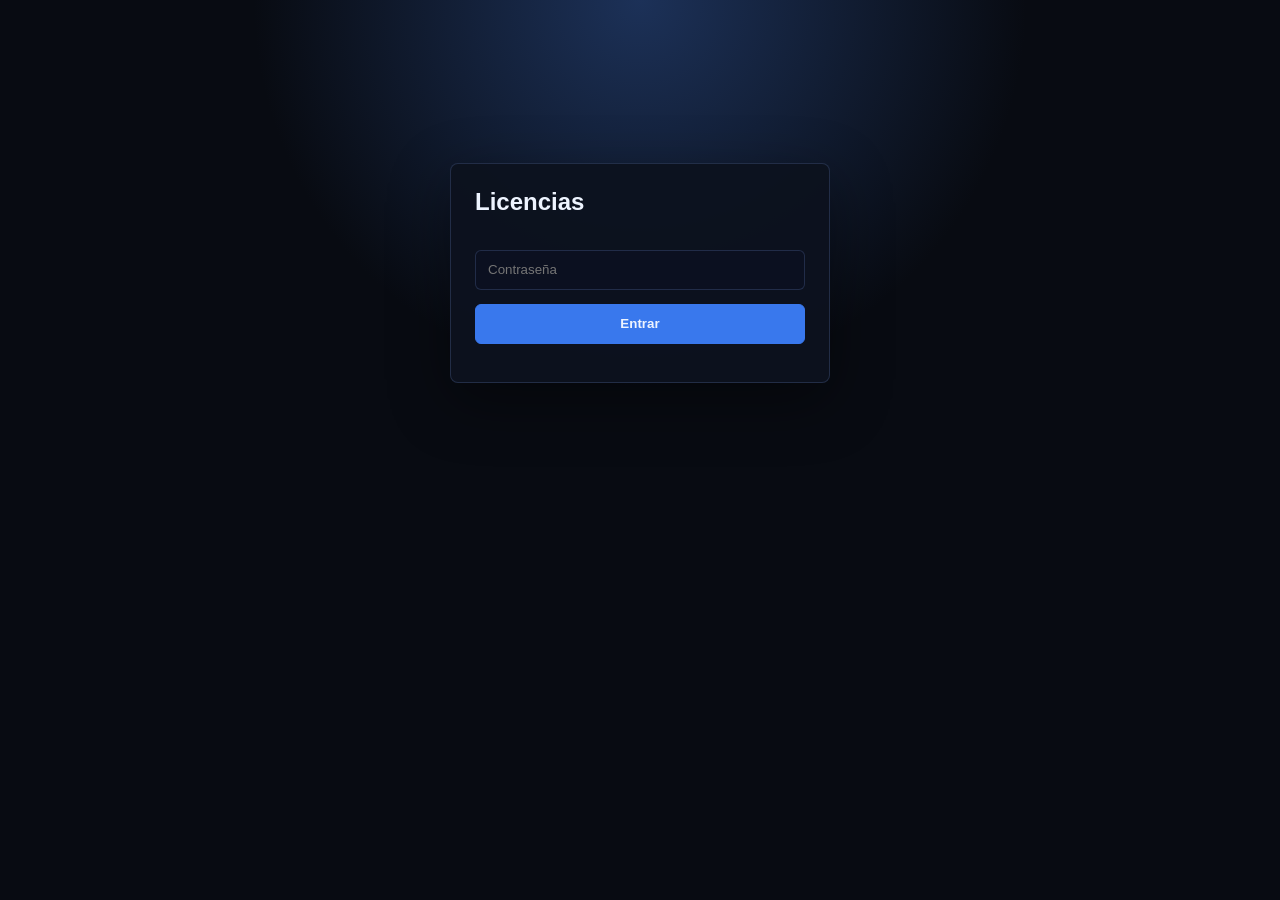
==== licenses-admin.html @ 7cd076e5 "Add separate unlimited license panel" ====
<!doctype html>
<html lang="es">
<head>
<meta charset="UTF-8"><meta name="viewport" content="width=device-width,initial-scale=1">
<title>Panel de Licencias</title>
<style>
:root{color-scheme:dark;font-family:Segoe UI,sans-serif}*{box-sizing:border-box}body{margin:0;min-height:100vh;background:radial-gradient(circle at 50% 0,#1c3158,transparent 35%),#080b12;color:#eef4ff}main{width:min(1100px,calc(100% - 28px));margin:auto;padding:28px 0}.login,.panel{border:1px solid rgba(133,174,255,.18);border-radius:8px;background:rgba(13,18,31,.96);box-shadow:0 18px 60px #0006}.login{width:min(380px,100%);margin:15vh auto 0;padding:24px;display:grid;gap:14px}h1{margin-top:0}input,button{min-height:40px;border:1px solid rgba(133,174,255,.18);border-radius:6px;background:#0b1020;color:#eef4ff;padding:0 12px}button{cursor:pointer;font-weight:700}.primary{background:#3978ed;border-color:#3978ed}.toolbar{display:grid;grid-template-columns:repeat(3,1fr) auto;gap:8px;padding:14px}.toolbar label{display:grid;gap:6px;color:#9cabca;font-size:11px}.panel{margin-top:14px;overflow:auto}table{width:100%;border-collapse:collapse}th,td{padding:12px;border-bottom:1px solid #ffffff12;text-align:left}td{font-size:13px}.actions{display:flex;gap:6px}.actions button{min-height:32px;font-size:11px}.danger{color:#ff91a6;border-color:#ff617e}.status{padding:4px 7px;border-radius:5px;color:#75ffb6}.status.banned{color:#ff91a6}.status.expired{color:#ffc976}[hidden]{display:none!important}@media(max-width:700px){.toolbar{grid-template-columns:1fr 1fr}.actions{flex-direction:column}th:nth-child(3),td:nth-child(3){display:none}}
</style></head>
<body><main>
<section class="login" id="loginPanel"><h1>Licencias</h1><input id="adminPassword" type="password" placeholder="Contraseña"><button class="primary" id="enterAdmin">Entrar</button><small id="loginStatus"></small></section>
<section id="dashboard" hidden><header><h1>Licencias ilimitadas</h1><button id="logout">Salir</button></header><div class="panel toolbar"><label>Keys<input id="count" type="number" value="10" min="1" max="1000"></label><label>Días<input id="days" type="number" value="30" min="1" max="36500"></label><label>Dispositivos<input id="devices" type="number" value="1" min="1" max="10"></label><button class="primary" id="generate">Crear keys</button></div><textarea id="newKeys" rows="8" style="width:100%;display:none;margin-top:14px" readonly></textarea><div class="panel"><table><thead><tr><th>ID</th><th>Estado</th><th>Dispositivos</th><th>Vence</th><th>Acciones</th></tr></thead><tbody id="licenseRows"></tbody></table></div></section>
</main><script src="licenses-admin.js"></script></body></html>
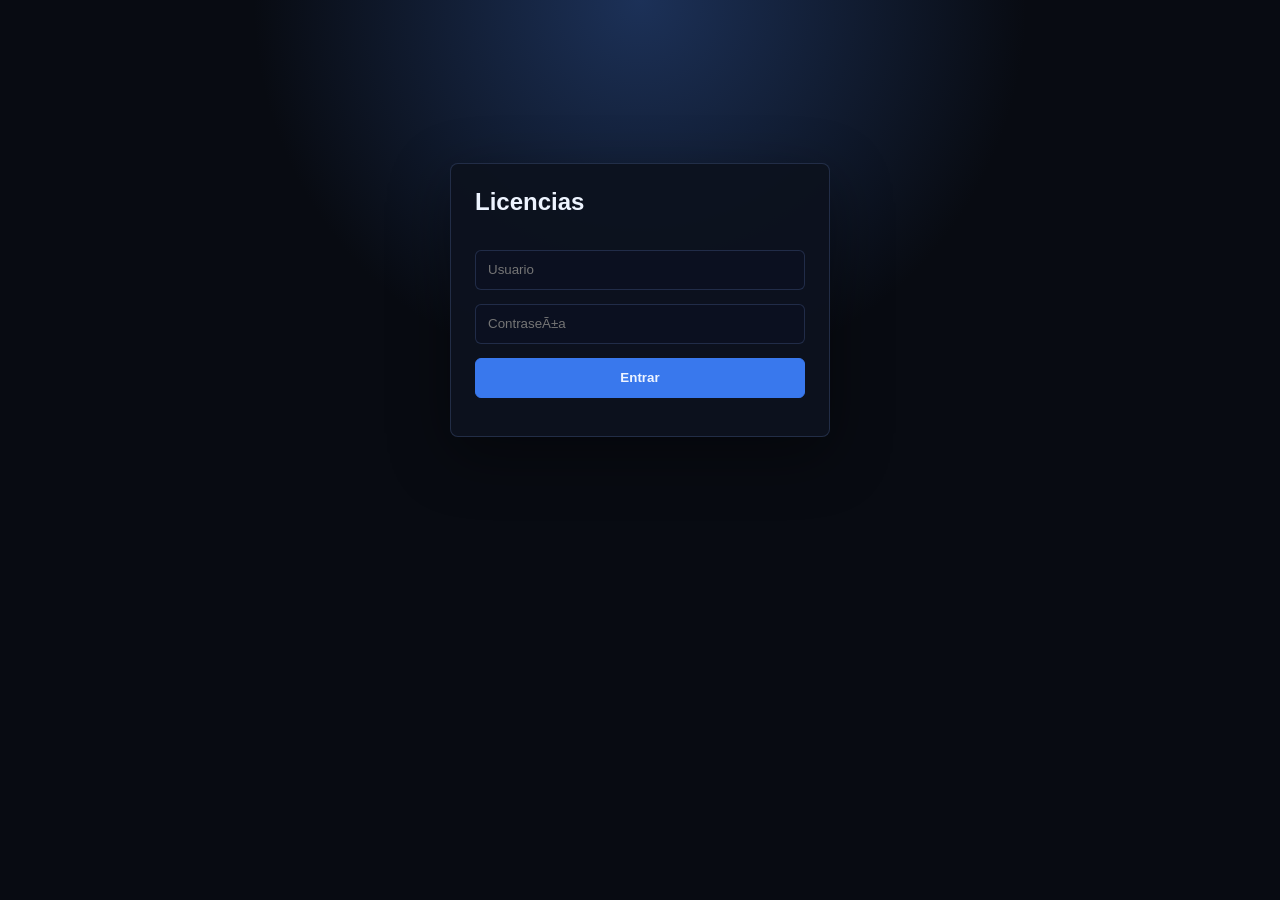
==== commit 3d952bbd: "Finish license roles and auxiliary integration" ====
--- a/licenses-admin.html
+++ b/licenses-admin.html
@@ -7,6 +7,6 @@
 :root{color-scheme:dark;font-family:Segoe UI,sans-serif}*{box-sizing:border-box}body{margin:0;min-height:100vh;background:radial-gradient(circle at 50% 0,#1c3158,transparent 35%),#080b12;color:#eef4ff}main{width:min(1100px,calc(100% - 28px));margin:auto;padding:28px 0}.login,.panel{border:1px solid rgba(133,174,255,.18);border-radius:8px;background:rgba(13,18,31,.96);box-shadow:0 18px 60px #0006}.login{width:min(380px,100%);margin:15vh auto 0;padding:24px;display:grid;gap:14px}h1{margin-top:0}input,button{min-height:40px;border:1px solid rgba(133,174,255,.18);border-radius:6px;background:#0b1020;color:#eef4ff;padding:0 12px}button{cursor:pointer;font-weight:700}.primary{background:#3978ed;border-color:#3978ed}.toolbar{display:grid;grid-template-columns:repeat(3,1fr) auto;gap:8px;padding:14px}.toolbar label{display:grid;gap:6px;color:#9cabca;font-size:11px}.panel{margin-top:14px;overflow:auto}table{width:100%;border-collapse:collapse}th,td{padding:12px;border-bottom:1px solid #ffffff12;text-align:left}td{font-size:13px}.actions{display:flex;gap:6px}.actions button{min-height:32px;font-size:11px}.danger{color:#ff91a6;border-color:#ff617e}.status{padding:4px 7px;border-radius:5px;color:#75ffb6}.status.banned{color:#ff91a6}.status.expired{color:#ffc976}[hidden]{display:none!important}@media(max-width:700px){.toolbar{grid-template-columns:1fr 1fr}.actions{flex-direction:column}th:nth-child(3),td:nth-child(3){display:none}}
 </style></head>
 <body><main>
-<section class="login" id="loginPanel"><h1>Licencias</h1><input id="adminPassword" type="password" placeholder="Contraseña"><button class="primary" id="enterAdmin">Entrar</button><small id="loginStatus"></small></section>
-<section id="dashboard" hidden><header><h1>Licencias ilimitadas</h1><button id="logout">Salir</button></header><div class="panel toolbar"><label>Keys<input id="count" type="number" value="10" min="1" max="1000"></label><label>Días<input id="days" type="number" value="30" min="1" max="36500"></label><label>Dispositivos<input id="devices" type="number" value="1" min="1" max="10"></label><button class="primary" id="generate">Crear keys</button></div><textarea id="newKeys" rows="8" style="width:100%;display:none;margin-top:14px" readonly></textarea><div class="panel"><table><thead><tr><th>ID</th><th>Estado</th><th>Dispositivos</th><th>Vence</th><th>Acciones</th></tr></thead><tbody id="licenseRows"></tbody></table></div></section>
+<section class="login" id="loginPanel"><h1>Licencias</h1><input id="adminUsername" placeholder="Usuario"><input id="adminPassword" type="password" placeholder="ContraseÃ±a"><button class="primary" id="enterAdmin">Entrar</button><small id="loginStatus"></small></section>
+<section id="dashboard" hidden><header><h1>Licencias ilimitadas</h1><button id="logout">Salir</button></header><div class="panel toolbar"><label>Keys<input id="count" type="number" value="10" min="1" max="1000"></label><label>DÃ­as<input id="days" type="number" value="30" min="1" max="36500"></label><label>Dispositivos<input id="devices" type="number" value="1" min="1" max="1" disabled></label><label>Usuario asociado<input id="owner" placeholder="usuario"></label><button class="primary" id="generate">Crear keys</button></div><textarea id="newKeys" rows="8" style="width:100%;display:none;margin-top:14px" readonly></textarea><div class="panel toolbar"><label>Nuevo usuario<input id="newUsername" placeholder="usuario"></label><label>ContraseÃ±a<input id="newUserPassword" type="password" placeholder="mÃ­nimo 8 caracteres"></label><button class="primary" id="createUser">Crear usuario</button></div><div class="panel" id="userList"></div><div class="panel"><table><thead><tr><th>ID</th><th>Usuario</th><th>Estado</th><th>Dispositivos</th><th>Vence</th><th>Acciones</th></tr></thead><tbody id="licenseRows"></tbody></table></div></section>
 </main><script src="licenses-admin.js"></script></body></html>
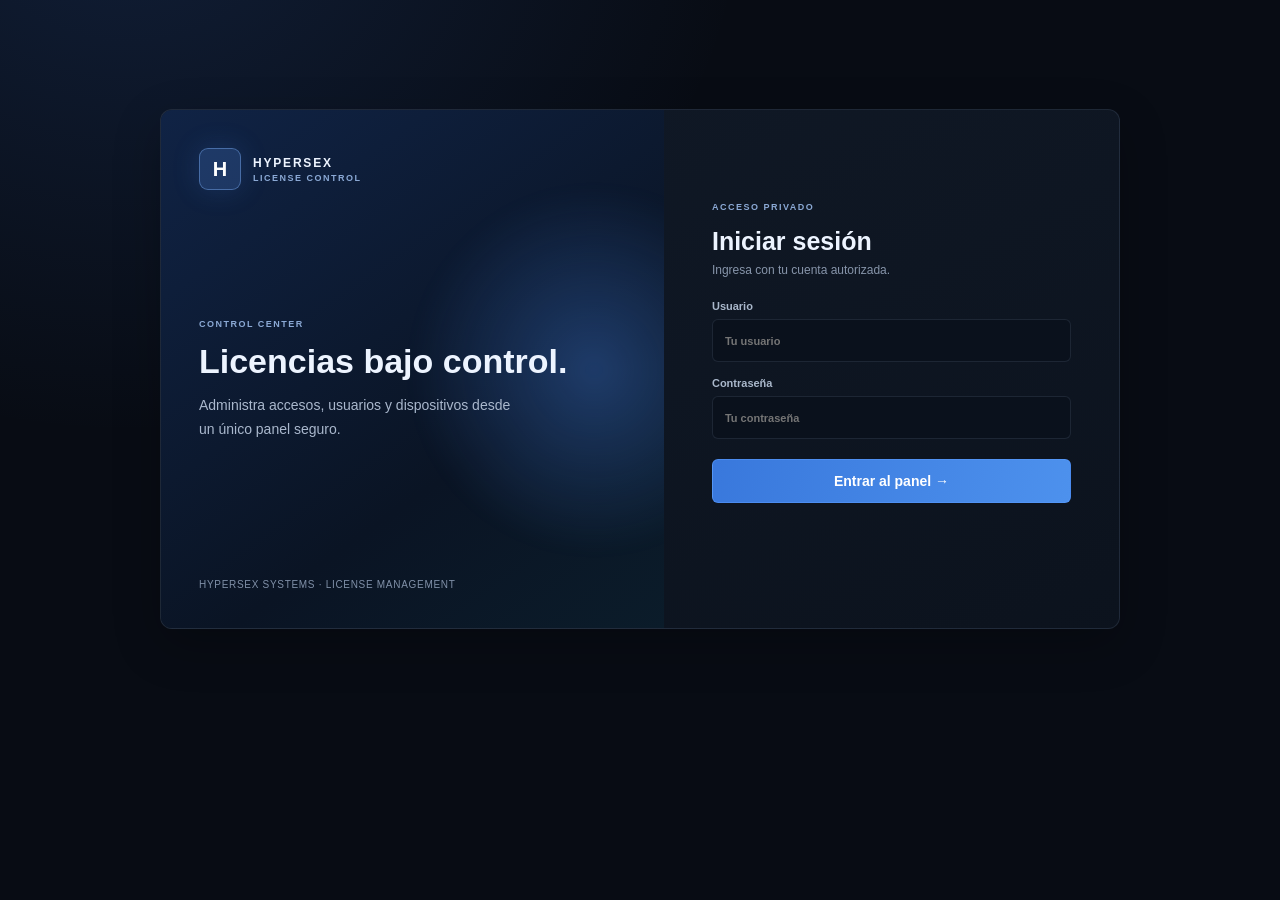
==== commit dd1f55a5: "Redesign HyperSex license control panel" ====
--- a/licenses-admin.html
+++ b/licenses-admin.html
@@ -1,12 +1,237 @@
 <!doctype html>
 <html lang="es">
 <head>
-<meta charset="UTF-8"><meta name="viewport" content="width=device-width,initial-scale=1">
-<title>Panel de Licencias</title>
-<style>
-:root{color-scheme:dark;font-family:Segoe UI,sans-serif}*{box-sizing:border-box}body{margin:0;min-height:100vh;background:radial-gradient(circle at 50% 0,#1c3158,transparent 35%),#080b12;color:#eef4ff}main{width:min(1100px,calc(100% - 28px));margin:auto;padding:28px 0}.login,.panel{border:1px solid rgba(133,174,255,.18);border-radius:8px;background:rgba(13,18,31,.96);box-shadow:0 18px 60px #0006}.login{width:min(380px,100%);margin:15vh auto 0;padding:24px;display:grid;gap:14px}h1{margin-top:0}input,button{min-height:40px;border:1px solid rgba(133,174,255,.18);border-radius:6px;background:#0b1020;color:#eef4ff;padding:0 12px}button{cursor:pointer;font-weight:700}.primary{background:#3978ed;border-color:#3978ed}.toolbar{display:grid;grid-template-columns:repeat(3,1fr) auto;gap:8px;padding:14px}.toolbar label{display:grid;gap:6px;color:#9cabca;font-size:11px}.panel{margin-top:14px;overflow:auto}table{width:100%;border-collapse:collapse}th,td{padding:12px;border-bottom:1px solid #ffffff12;text-align:left}td{font-size:13px}.actions{display:flex;gap:6px}.actions button{min-height:32px;font-size:11px}.danger{color:#ff91a6;border-color:#ff617e}.status{padding:4px 7px;border-radius:5px;color:#75ffb6}.status.banned{color:#ff91a6}.status.expired{color:#ffc976}[hidden]{display:none!important}@media(max-width:700px){.toolbar{grid-template-columns:1fr 1fr}.actions{flex-direction:column}th:nth-child(3),td:nth-child(3){display:none}}
-</style></head>
-<body><main>
-<section class="login" id="loginPanel"><h1>Licencias</h1><input id="adminUsername" placeholder="Usuario"><input id="adminPassword" type="password" placeholder="ContraseÃ±a"><button class="primary" id="enterAdmin">Entrar</button><small id="loginStatus"></small></section>
-<section id="dashboard" hidden><header><h1>Licencias ilimitadas</h1><button id="logout">Salir</button></header><div class="panel toolbar"><label>Keys<input id="count" type="number" value="10" min="1" max="1000"></label><label>DÃ­as<input id="days" type="number" value="30" min="1" max="36500"></label><label>Dispositivos<input id="devices" type="number" value="1" min="1" max="1" disabled></label><label>Usuario asociado<input id="owner" placeholder="usuario"></label><button class="primary" id="generate">Crear keys</button></div><textarea id="newKeys" rows="8" style="width:100%;display:none;margin-top:14px" readonly></textarea><div class="panel toolbar"><label>Nuevo usuario<input id="newUsername" placeholder="usuario"></label><label>ContraseÃ±a<input id="newUserPassword" type="password" placeholder="mÃ­nimo 8 caracteres"></label><button class="primary" id="createUser">Crear usuario</button></div><div class="panel" id="userList"></div><div class="panel"><table><thead><tr><th>ID</th><th>Usuario</th><th>Estado</th><th>Dispositivos</th><th>Vence</th><th>Acciones</th></tr></thead><tbody id="licenseRows"></tbody></table></div></section>
-</main><script src="licenses-admin.js"></script></body></html>
+  <meta charset="UTF-8">
+  <meta name="viewport" content="width=device-width, initial-scale=1.0">
+  <meta name="theme-color" content="#080c14">
+  <title>HyperSex | Licencias</title>
+  <style>
+    :root {
+      color-scheme: dark;
+      font-family: "DM Sans", "Segoe UI", sans-serif;
+      --bg: #080c14;
+      --surface: #101826;
+      --surface-raised: #131e2d;
+      --line: rgba(151, 177, 215, .13);
+      --text: #edf4ff;
+      --muted: #8795aa;
+      --blue: #5b9cff;
+      --cyan: #62d7ea;
+      --green: #4cdaa0;
+      --red: #ff7287;
+    }
+    * { box-sizing: border-box; }
+    [hidden] { display: none !important; }
+    body {
+      min-width: 320px;
+      min-height: 100vh;
+      margin: 0;
+      background: radial-gradient(ellipse at 10% -12%, rgba(55,112,212,.18), transparent 38%), var(--bg);
+      color: var(--text);
+      font-size: 14px;
+    }
+    main { width: min(1240px, calc(100% - 48px)); margin: auto; padding: 28px 0 56px; }
+    button, input, textarea { font: inherit; }
+    button { cursor: pointer; transition: background .18s ease, border-color .18s ease, transform .18s ease; }
+    button:hover { transform: translateY(-1px); }
+    input:focus, textarea:focus { outline: 2px solid rgba(91,156,255,.28); border-color: var(--blue); }
+    .login, .panel {
+      overflow: hidden;
+      border: 1px solid var(--line);
+      border-radius: 8px;
+      background: linear-gradient(155deg, rgba(17,26,40,.98), rgba(12,19,30,.98));
+      box-shadow: 0 16px 48px rgba(0,0,0,.24);
+    }
+    .login {
+      display: grid;
+      grid-template-columns: 1.05fr .95fr;
+      width: min(960px, 100%);
+      min-height: 520px;
+      margin: 9vh auto 0;
+      border-radius: 12px;
+    }
+    .login-visual {
+      position: relative;
+      display: flex;
+      flex-direction: column;
+      justify-content: space-between;
+      overflow: hidden;
+      padding: 38px;
+      background: linear-gradient(145deg, #102345, #0a1424 65%, #0b1c2a);
+    }
+    .login-visual::before {
+      position: absolute;
+      top: 70px;
+      right: -120px;
+      width: 380px;
+      aspect-ratio: 1;
+      border-radius: 50%;
+      background: radial-gradient(circle, rgba(74,145,255,.32), transparent 68%);
+      content: "";
+      filter: blur(8px);
+      pointer-events: none;
+    }
+    .brand-lockup, .login-message, .login-foot { position: relative; z-index: 1; }
+    .brand-lockup, .topbar-brand { display: flex; align-items: center; gap: 12px; }
+    .brand-mark {
+      display: grid;
+      width: 42px;
+      height: 42px;
+      flex: 0 0 42px;
+      place-items: center;
+      border: 1px solid rgba(132,182,255,.42);
+      border-radius: 9px;
+      background: rgba(91,156,255,.2);
+      color: #fff;
+      font-size: 20px;
+      font-weight: 800;
+      box-shadow: 0 0 28px rgba(67,132,238,.18);
+    }
+    .brand-copy { display: grid; gap: 3px; }
+    .brand-copy strong, .topbar-brand strong { font-size: 12px; letter-spacing: 1.8px; }
+    .brand-copy small, .topbar-brand small, .eyebrow {
+      color: #8ba9d5;
+      font-size: 9px;
+      font-weight: 700;
+      letter-spacing: 1.5px;
+      text-transform: uppercase;
+    }
+    .login-message { max-width: 390px; }
+    .login-message h2 { margin: 12px 0; font-size: 34px; line-height: 1.12; }
+    .login-message p { max-width: 330px; color: #aab8cd; line-height: 1.7; }
+    .login-foot { color: #8090a8; font-size: 10px; letter-spacing: .7px; }
+    .login-form { display: grid; align-content: center; gap: 15px; padding: 48px; }
+    .login-form h1 { margin: 0; font-size: 25px; }
+    .login-form > p { margin: -8px 0 8px; color: var(--muted); font-size: 12px; }
+    .login-form label, .toolbar label { display: grid; gap: 7px; color: #aab8cb; font-size: 11px; font-weight: 600; }
+    .login-form input, .toolbar input {
+      width: 100%;
+      height: 43px;
+      padding: 0 12px;
+      border: 1px solid var(--line);
+      border-radius: 6px;
+      background: #0a111c;
+      color: var(--text);
+    }
+    .primary {
+      min-height: 42px;
+      border: 1px solid rgba(91,156,255,.52);
+      border-radius: 6px;
+      background: linear-gradient(105deg, #3978dc, #4d91ed);
+      color: #fff;
+      font-weight: 700;
+    }
+    .primary:hover { background: linear-gradient(105deg, #4689eb, #5ba1ff); }
+    .login-form .primary { min-height: 44px; margin-top: 5px; }
+    #loginStatus { min-height: 18px; color: #ff9aaa; font-size: 11px; }
+    #dashboard { display: block; }
+    #dashboard[hidden] { display: none !important; }
+    .topbar { display: flex; align-items: center; justify-content: space-between; gap: 24px; padding-bottom: 22px; border-bottom: 1px solid var(--line); }
+    .topbar-brand .brand-mark { width: 36px; height: 36px; flex-basis: 36px; border-radius: 8px; font-size: 17px; }
+    .topbar-brand strong, .topbar-brand small { display: block; }
+    .topbar-brand small { margin-top: 3px; color: var(--muted); font-size: 9px; letter-spacing: 1px; }
+    .topbar-actions { display: flex; align-items: center; gap: 12px; }
+    .account-label { color: #a7b6cc; font-size: 11px; }
+    .topbar #logout { min-height: 36px; border: 1px solid var(--line); border-radius: 6px; background: #101a29; color: #c5d3e8; font-size: 11px; }
+    .page-heading { display: flex; align-items: flex-end; justify-content: space-between; gap: 18px; margin: 30px 0 20px; }
+    .page-heading h1 { margin: 5px 0 0; font-size: 25px; }
+    .page-heading p { margin: 7px 0 0; color: var(--muted); font-size: 12px; }
+    .live-badge { display: inline-flex; align-items: center; gap: 7px; padding: 8px 10px; border: 1px solid rgba(76,218,160,.18); border-radius: 20px; background: rgba(76,218,160,.06); color: #89e6bc; font-size: 10px; }
+    .live-badge::before { width: 6px; height: 6px; border-radius: 50%; background: var(--green); content: ""; box-shadow: 0 0 10px var(--green); }
+    .workspace { display: grid; grid-template-columns: minmax(0,1.35fr) minmax(270px,.65fr); gap: 14px; align-items: start; }
+    .panel { margin: 0; }
+    .panel-head { display: flex; align-items: center; justify-content: space-between; gap: 12px; padding: 17px 18px; border-bottom: 1px solid var(--line); }
+    .panel-head h2 { margin: 0; font-size: 13px; }
+    .panel-head p { margin: 5px 0 0; color: var(--muted); font-size: 10px; }
+    .panel-content { display: grid; gap: 14px; padding: 18px; }
+    .toolbar { display: grid; grid-template-columns: repeat(2, minmax(0,1fr)); gap: 13px; padding: 0; background: transparent; box-shadow: none; }
+    .toolbar .primary { grid-column: 1 / -1; }
+    .toolbar input:disabled { background: #111b29; color: #a6b4c8; }
+    .unit-note { color: #718096; font-size: 9px; font-weight: 400; }
+    .key-output { display: none; width: calc(100% - 36px); min-height: 120px; margin: 0 18px 18px; padding: 12px; border: 1px solid rgba(91,156,255,.24); border-radius: 6px; background: #090f19; color: #b9d5ff; font: 12px/1.6 Consolas, monospace; resize: vertical; }
+    .user-management { display: grid; gap: 14px; }
+    .user-management .toolbar { grid-template-columns: 1fr; }
+    .user-management .toolbar .primary { grid-column: auto; }
+    .user-management #userList { min-height: 50px; }
+    .user-management #userList table { font-size: 11px; }
+    .user-management #userList td, .user-management #userList th { padding: 10px 12px; }
+    .license-table { grid-column: 1 / -1; margin-top: 14px; }
+    .license-table table { width: 100%; min-width: 760px; border-collapse: collapse; }
+    .license-table th { padding: 12px 14px; color: #8797ad; font-size: 9px; font-weight: 700; letter-spacing: 1px; text-align: left; text-transform: uppercase; }
+    .license-table td { padding: 13px 14px; border-top: 1px solid var(--line); color: #c8d4e4; font-size: 11px; text-align: left; }
+    .license-table code { color: #a9caff; font: 11px Consolas, monospace; }
+    .actions { display: flex; gap: 5px; flex-wrap: wrap; }
+    .actions button { min-height: 29px; padding: 0 8px; border: 1px solid var(--line); border-radius: 5px; background: #121e2d; color: #b7c8df; font-size: 9px; }
+    .actions .danger, .danger { border-color: rgba(255,114,135,.25); background: rgba(255,114,135,.06); color: #ff91a2; }
+    .status { display: inline-flex; padding: 5px 8px; border: 1px solid rgba(76,218,160,.15); border-radius: 12px; background: rgba(76,218,160,.06); color: #83e3b4; font-size: 9px; }
+    .status.banned { border-color: rgba(255,114,135,.18); background: rgba(255,114,135,.06); color: #ff98a7; }
+    .status.expired { border-color: rgba(240,185,91,.18); background: rgba(240,185,91,.06); color: #efc77f; }
+    @media (max-width: 760px) {
+      main { width: calc(100% - 28px); padding-top: 14px; }
+      .login { grid-template-columns: 1fr; margin-top: 5vh; }
+      .login-visual { min-height: 190px; padding: 22px; }
+      .login-message h2 { font-size: 25px; }
+      .login-message p, .login-foot { display: none; }
+      .login-form { padding: 24px; }
+      .workspace { grid-template-columns: 1fr; }
+      .license-table { grid-column: auto; }
+      .page-heading { align-items: flex-start; flex-direction: column; }
+      .topbar { gap: 10px; }
+      .account-label { display: none; }
+    }
+    @media (prefers-reduced-motion: reduce) { *, *::before, *::after { transition: none !important; } }
+  </style>
+</head>
+<body>
+  <main>
+    <section class="login" id="loginPanel">
+      <div class="login-visual">
+        <div class="brand-lockup"><span class="brand-mark">H</span><div class="brand-copy"><strong>HYPERSEX</strong><small>LICENSE CONTROL</small></div></div>
+        <div class="login-message"><span class="eyebrow">CONTROL CENTER</span><h2>Licencias bajo control.</h2><p>Administra accesos, usuarios y dispositivos desde un único panel seguro.</p></div>
+        <div class="login-foot">HYPERSEX SYSTEMS · LICENSE MANAGEMENT</div>
+      </div>
+      <div class="login-form">
+        <span class="eyebrow">ACCESO PRIVADO</span><h1>Iniciar sesión</h1><p>Ingresa con tu cuenta autorizada.</p>
+        <label>Usuario<input id="adminUsername" autocomplete="username" placeholder="Tu usuario"></label>
+        <label>Contraseña<input id="adminPassword" type="password" autocomplete="current-password" placeholder="Tu contraseña"></label>
+        <button class="primary" id="enterAdmin" type="button">Entrar al panel <span aria-hidden="true">→</span></button>
+        <small id="loginStatus" role="status"></small>
+      </div>
+    </section>
+
+    <section id="dashboard" hidden>
+      <header class="topbar">
+        <div class="topbar-brand"><span class="brand-mark">H</span><div><strong>HYPERSEX</strong><small>LICENSE CONTROL</small></div></div>
+        <div class="topbar-actions"><span class="account-label" id="activeUser">Centro de gestión</span><button id="logout" type="button">Cerrar sesión</button></div>
+      </header>
+      <div class="page-heading"><div><span class="eyebrow">OPERACIONES</span><h1>Centro de licencias</h1><p>Genera keys individuales y gestiona las cuentas asociadas.</p></div><span class="live-badge">Sistema activo</span></div>
+      <div class="workspace">
+        <section class="panel key-management">
+          <div class="panel-head"><div><h2>Generar keys</h2><p>Cada key se vincula a un dispositivo.</p></div></div>
+          <div class="panel-content"><div class="toolbar">
+            <label>Cantidad<input id="count" type="number" value="10" min="1" max="10000"></label>
+            <label>Duración <span class="unit-note">días</span><input id="days" type="number" value="30" min="1" max="36500"></label>
+            <label>Dispositivos<input id="devices" type="number" value="1" min="1" max="1" disabled></label>
+            <label>Usuario asociado<input id="owner" placeholder="usuario"></label>
+            <button class="primary" id="generate" type="button">Crear keys <span aria-hidden="true">→</span></button>
+          </div></div>
+          <textarea class="key-output" id="newKeys" rows="6" readonly placeholder="Las nuevas keys aparecerán aquí"></textarea>
+        </section>
+        <section class="panel user-management" id="userManagement">
+          <div class="panel-head"><div><h2>Usuarios</h2><p>Cuentas autorizadas para crear keys.</p></div></div>
+          <div class="panel-content"><div class="toolbar">
+            <label>Nuevo usuario<input id="newUsername" autocomplete="off" placeholder="nombre de usuario"></label>
+            <label>Contraseña<input id="newUserPassword" type="password" autocomplete="new-password" placeholder="Mínimo 8 caracteres"></label>
+            <button class="primary" id="createUser" type="button">Crear usuario</button>
+          </div><div id="userList"></div></div>
+        </section>
+        <section class="panel license-table" id="licenseTablePanel">
+          <div class="panel-head"><div><h2>Licencias registradas</h2><p>Estado, propietario, dispositivo y vencimiento.</p></div></div>
+          <table><thead><tr><th>ID</th><th>Usuario</th><th>Estado</th><th>Dispositivos</th><th>Vence</th><th>Acciones</th></tr></thead><tbody id="licenseRows"></tbody></table>
+        </section>
+      </div>
+    </section>
+  </main>
+  <script src="licenses-admin.js"></script>
+</body>
+</html>
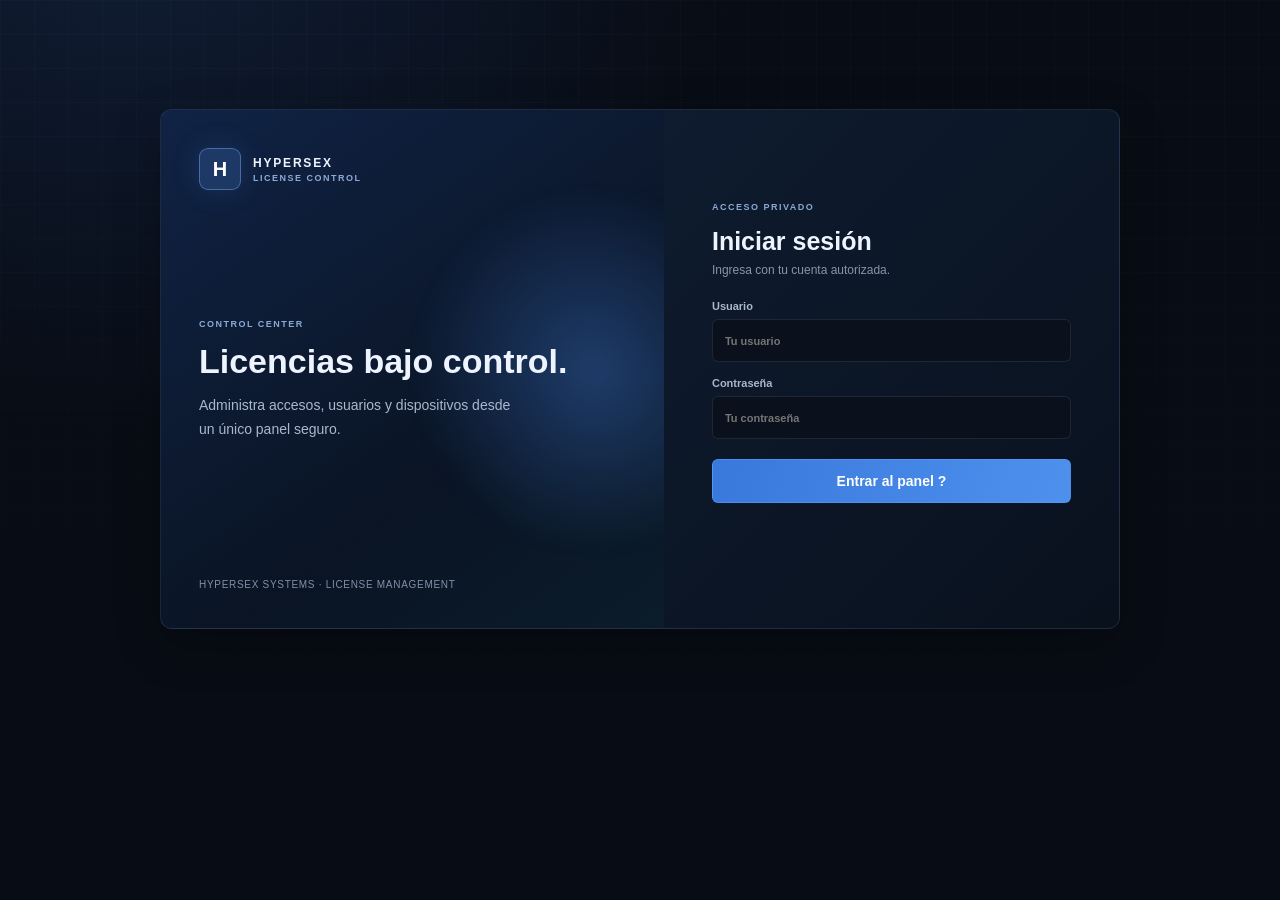
==== commit 948427cb: "Persist visible licenses and repair Spanish text" ====
--- a/licenses-admin.html
+++ b/licenses-admin.html
@@ -180,6 +180,15 @@
       .account-label { display: none; }
     }
     @media (prefers-reduced-motion: reduce) { *, *::before, *::after { transition: none !important; } }
+    body::before { position: fixed; inset: 0; z-index: -1; background-image: linear-gradient(rgba(99,151,226,.035) 1px, transparent 1px), linear-gradient(90deg, rgba(99,151,226,.035) 1px, transparent 1px); background-size: 34px 34px; content: ""; pointer-events: none; mask-image: linear-gradient(to bottom, black, transparent 85%); }
+    .panel, .login { background: linear-gradient(135deg, rgba(20,40,67,.78), rgba(10,18,31,.82)); backdrop-filter: blur(18px) saturate(1.25); }
+    .panel { border-color: rgba(107,161,231,.2); box-shadow: inset 0 1px rgba(255,255,255,.025), 0 18px 45px rgba(0,0,0,.2); }
+    .topbar { border-color: rgba(105,158,228,.18); }
+    .key-cell { display: flex; align-items: center; gap: 7px; min-width: 190px; }
+    .key-cell code { max-width: 170px; overflow: hidden; color: #b7d4ff; font: 10px Consolas, monospace; text-overflow: ellipsis; }
+    .key-cell button { min-height: 27px; padding: 0 8px; border: 1px solid rgba(103,159,235,.2); border-radius: 5px; background: rgba(57,120,220,.12); color: #a9cbff; font-size: 9px; }
+    .legacy-key { color: #79869a; font-size: 10px; }
+    @media (max-width: 900px) { .license-table table { min-width: 900px; } }
   </style>
 </head>
 <body>
@@ -194,7 +203,7 @@
         <span class="eyebrow">ACCESO PRIVADO</span><h1>Iniciar sesión</h1><p>Ingresa con tu cuenta autorizada.</p>
         <label>Usuario<input id="adminUsername" autocomplete="username" placeholder="Tu usuario"></label>
         <label>Contraseña<input id="adminPassword" type="password" autocomplete="current-password" placeholder="Tu contraseña"></label>
-        <button class="primary" id="enterAdmin" type="button">Entrar al panel <span aria-hidden="true">→</span></button>
+        <button class="primary" id="enterAdmin" type="button">Entrar al panel <span aria-hidden="true">?</span></button>
         <small id="loginStatus" role="status"></small>
       </div>
     </section>
@@ -213,7 +222,7 @@
             <label>Duración <span class="unit-note">días</span><input id="days" type="number" value="30" min="1" max="36500"></label>
             <label>Dispositivos<input id="devices" type="number" value="1" min="1" max="1" disabled></label>
             <label>Usuario asociado<input id="owner" placeholder="usuario"></label>
-            <button class="primary" id="generate" type="button">Crear keys <span aria-hidden="true">→</span></button>
+            <button class="primary" id="generate" type="button">Crear keys <span aria-hidden="true">?</span></button>
           </div></div>
           <textarea class="key-output" id="newKeys" rows="6" readonly placeholder="Las nuevas keys aparecerán aquí"></textarea>
         </section>
@@ -227,7 +236,7 @@
         </section>
         <section class="panel license-table" id="licenseTablePanel">
           <div class="panel-head"><div><h2>Licencias registradas</h2><p>Estado, propietario, dispositivo y vencimiento.</p></div></div>
-          <table><thead><tr><th>ID</th><th>Usuario</th><th>Estado</th><th>Dispositivos</th><th>Vence</th><th>Acciones</th></tr></thead><tbody id="licenseRows"></tbody></table>
+          <table><thead><tr><th>ID</th><th>Clave</th><th>Usuario</th><th>Estado</th><th>Dispositivos</th><th>Vence</th><th>Acciones</th></tr></thead><tbody id="licenseRows"></tbody></table>
         </section>
       </div>
     </section>
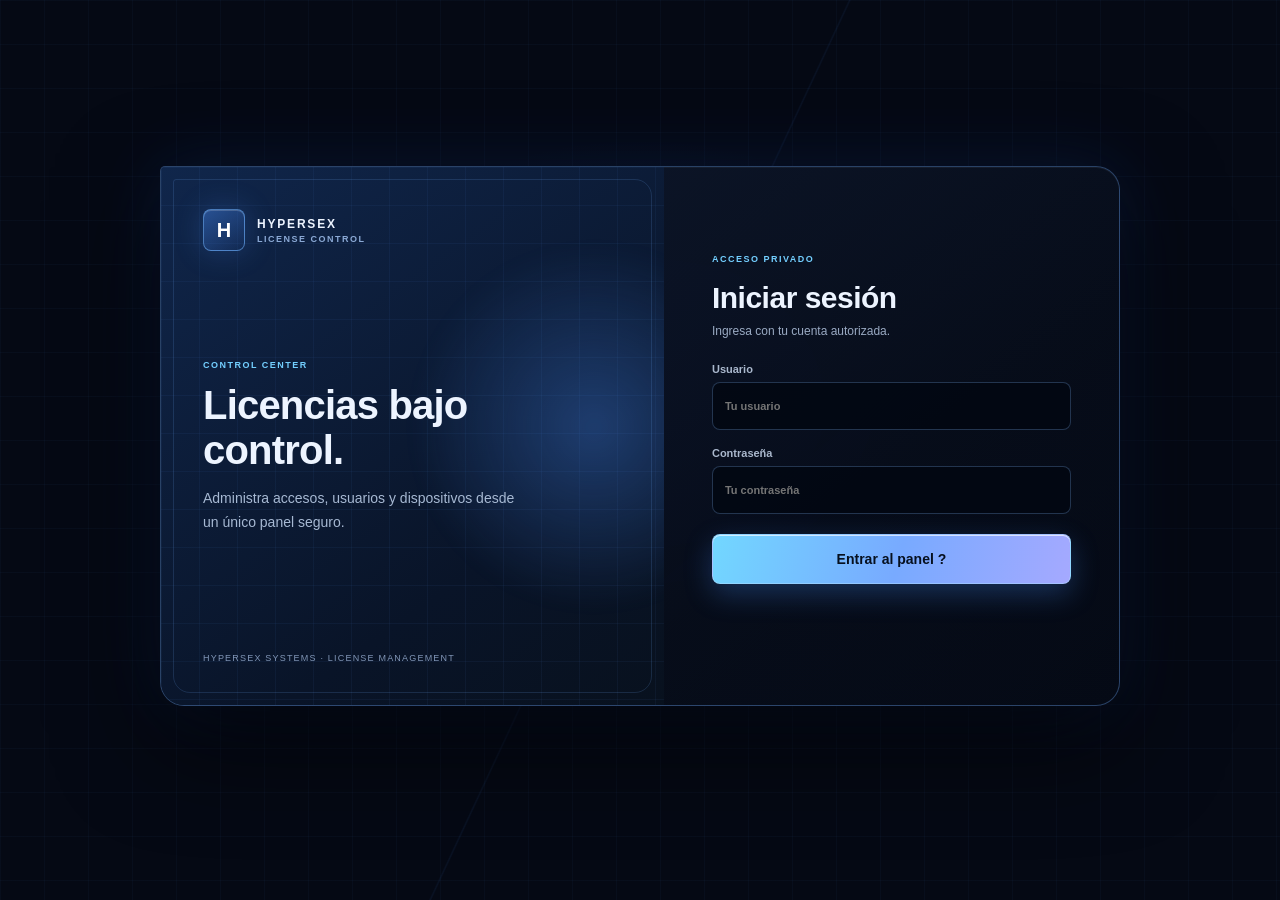
==== commit 4cae4c31: "Refresh futuristic login interfaces Co-authored-by: Copilot <223556219+Copilot@users.noreply.github." ====
--- a/licenses-admin.html
+++ b/licenses-admin.html
@@ -2,7 +2,7 @@
 <html lang="es">
 <head>
   <meta charset="UTF-8">
-  <meta name="viewport" content="width=device-width, initial-scale=1.0">
+  <meta name="viewport" content="width=device-width, initial-scale=1.0, maximum-scale=1.0, user-scalable=no">
   <meta name="theme-color" content="#080c14">
   <title>HyperSex | Licencias</title>
   <style>
@@ -161,6 +161,8 @@
     .license-table td { padding: 13px 14px; border-top: 1px solid var(--line); color: #c8d4e4; font-size: 11px; text-align: left; }
     .license-table code { color: #a9caff; font: 11px Consolas, monospace; }
     .actions { display: flex; gap: 5px; flex-wrap: wrap; }
+    .renew-duration { display: inline-flex; align-items: center; gap: 4px; color: var(--muted); font-size: 9px; }
+    .renew-duration input { width: 48px; height: 29px; padding: 0 5px; border: 1px solid var(--line); border-radius: 5px; background: #0a111c; color: var(--text); font-size: 10px; }
     .actions button { min-height: 29px; padding: 0 8px; border: 1px solid var(--line); border-radius: 5px; background: #121e2d; color: #b7c8df; font-size: 9px; }
     .actions .danger, .danger { border-color: rgba(255,114,135,.25); background: rgba(255,114,135,.06); color: #ff91a2; }
     .status { display: inline-flex; padding: 5px 8px; border: 1px solid rgba(76,218,160,.15); border-radius: 12px; background: rgba(76,218,160,.06); color: #83e3b4; font-size: 9px; }
@@ -187,8 +189,147 @@
     .key-cell { display: flex; align-items: center; gap: 7px; min-width: 190px; }
     .key-cell code { max-width: 170px; overflow: hidden; color: #b7d4ff; font: 10px Consolas, monospace; text-overflow: ellipsis; }
     .key-cell button { min-height: 27px; padding: 0 8px; border: 1px solid rgba(103,159,235,.2); border-radius: 5px; background: rgba(57,120,220,.12); color: #a9cbff; font-size: 9px; }
+    .renew-duration { display: inline-flex; align-items: center; gap: 4px; margin-right: 5px; color: var(--muted); font-size: 9px; }
+    .renew-duration input { width: 48px; height: 29px; padding: 0 5px; border: 1px solid var(--line); border-radius: 5px; background: #0a111c; color: var(--text); font-size: 10px; }
     .legacy-key { color: #79869a; font-size: 10px; }
-    @media (max-width: 900px) { .license-table table { min-width: 900px; } }
+    @media (max-width: 900px) { .license-table table { min-width: 760px; } }
+    @media (max-width: 680px) {
+      .license-table { overflow: visible; }
+      .license-table table, .license-table tbody { display: block; width: 100%; min-width: 0; }
+      .license-table thead { display: none; }
+      .license-table tbody tr { display: grid; grid-template-columns: repeat(2, minmax(0,1fr)); gap: 8px; padding: 12px; border-top: 1px solid var(--line); }
+      .license-table td { display: grid; align-content: start; gap: 4px; min-width: 0; padding: 4px; border: 0; overflow-wrap: anywhere; }
+      .license-table td::before { color: var(--muted); font-size: 8px; font-weight: 700; letter-spacing: .8px; text-transform: uppercase; }
+      .license-table td:nth-child(1) { grid-column: 1; }
+      .license-table td:nth-child(1)::before { content: "ID"; }
+      .license-table td:nth-child(2) { grid-column: 1 / -1; }
+      .license-table td:nth-child(2)::before { content: "Clave"; }
+      .license-table td:nth-child(3) { grid-column: 1; }
+      .license-table td:nth-child(3)::before { content: "Usuario"; }
+      .license-table td:nth-child(4) { grid-column: 2; }
+      .license-table td:nth-child(4)::before { content: "Estado"; }
+      .license-table td:nth-child(5) { grid-column: 1; }
+      .license-table td:nth-child(5)::before { content: "Dispositivos"; }
+      .license-table td:nth-child(6) { grid-column: 2; }
+      .license-table td:nth-child(6)::before { content: "Vence"; }
+      .license-table td:nth-child(7) { grid-column: 1 / -1; }
+      .license-table td:nth-child(7)::before { content: "Acciones"; }
+      .license-table td[colspan] { display: block; grid-column: 1 / -1; padding: 22px 8px; text-align: center; }
+      .license-table td[colspan]::before { content: none; }
+      .key-cell { min-width: 0; flex-wrap: wrap; }
+      .key-cell code { max-width: calc(100vw - 120px); overflow-wrap: anywhere; }
+      .actions { display: grid; grid-template-columns: repeat(2, minmax(0,1fr)); gap: 7px; }
+      .actions .renew-duration { grid-column: 1 / -1; justify-content: center; }
+      .actions button { width: 100%; min-height: 40px; font-size: 11px; }
+    }
+    body:has(#loginPanel:not([hidden])) {
+      display: grid;
+      align-items: center;
+      background:
+        radial-gradient(ellipse at 50% 45%, rgba(35,91,190,.22), transparent 38%),
+        linear-gradient(90deg, rgba(80,145,255,.035) 1px, transparent 1px),
+        linear-gradient(rgba(80,145,255,.035) 1px, transparent 1px),
+        #050914;
+      background-size: auto, 44px 44px, 44px 44px, auto;
+    }
+    body:has(#loginPanel:not([hidden]))::before {
+      z-index: 0;
+      background-image:
+        radial-gradient(ellipse at 50% 50%, transparent 0 29%, rgba(79,146,255,.08) 29.1% 29.2%, transparent 29.4%),
+        linear-gradient(115deg, transparent 0 49.9%, rgba(79,146,255,.07) 50%, transparent 50.1%);
+      background-size: auto;
+      mask-image: none;
+    }
+    body:has(#loginPanel:not([hidden])) main { position: relative; z-index: 1; }
+    .login {
+      position: relative;
+      min-height: 540px;
+      margin: 0 auto;
+      border-color: rgba(112,173,255,.34);
+      border-radius: 5px 24px 24px;
+      background: linear-gradient(145deg, rgba(13,23,45,.97), rgba(5,10,22,.97) 68%);
+      box-shadow: 0 34px 100px rgba(0,0,0,.7), 0 0 70px rgba(45,114,255,.16), inset 0 1px rgba(255,255,255,.08);
+    }
+    .login-visual {
+      isolation: isolate;
+      padding: 42px;
+      background:
+        linear-gradient(90deg, rgba(91,156,255,.055) 1px, transparent 1px),
+        linear-gradient(rgba(91,156,255,.055) 1px, transparent 1px),
+        linear-gradient(145deg, #10264b, #091428 70%, #08111e);
+      background-size: 38px 38px, 38px 38px, auto;
+    }
+    .login-visual::before { z-index: -2; }
+    .login-visual::after {
+      position: absolute;
+      inset: 12px;
+      z-index: -1;
+      border: 1px solid rgba(111,173,255,.16);
+      border-radius: 3px 17px 17px;
+      content: "";
+      pointer-events: none;
+    }
+    .brand-mark {
+      border-color: rgba(113,180,255,.55);
+      border-radius: 8px;
+      background: linear-gradient(145deg, rgba(75,145,255,.42), rgba(30,66,133,.2));
+      box-shadow: 0 0 30px rgba(75,145,255,.24), inset 0 1px rgba(255,255,255,.18);
+    }
+    .login-message .eyebrow, .login-form > .eyebrow { color: #73cfff; }
+    .login-message h2 { font-size: clamp(30px, 4vw, 40px); letter-spacing: -.8px; }
+    .login-message p { color: #a7b9d3; }
+    .login-foot { color: #8297b8; font-size: 9px; letter-spacing: 1.2px; }
+    .login-form {
+      gap: 17px;
+      padding: 48px;
+      background: linear-gradient(140deg, rgba(14,24,43,.42), rgba(5,10,20,.18));
+    }
+    .login-form h1 { font-size: 30px; letter-spacing: -.5px; }
+    .login-form > p { color: #9aaac3; }
+    .login-form label { color: #aab8cd; }
+    .login-form input {
+      height: 48px;
+      border-color: rgba(119,169,235,.28);
+      border-radius: 8px;
+      background: rgba(2,7,17,.78);
+      transition: border-color .2s ease, box-shadow .2s ease, background .2s ease;
+    }
+    .login-form input:focus {
+      outline: none;
+      border-color: rgba(91,193,255,.82);
+      background: rgba(4,12,27,.96);
+      box-shadow: 0 0 0 3px rgba(67,151,255,.12), 0 0 26px rgba(67,151,255,.14);
+    }
+    .login-form .primary {
+      min-height: 50px;
+      margin-top: 3px;
+      border-color: rgba(172,216,255,.52);
+      border-radius: 8px;
+      background: linear-gradient(105deg, #72d7ff, #78aaff 52%, #a5a9ff);
+      color: #06101f;
+      box-shadow: 0 10px 28px rgba(69,145,255,.28), inset 0 1px rgba(255,255,255,.65);
+      transition: filter .2s ease, box-shadow .2s ease, transform .2s ease;
+    }
+    .login-form .primary:hover {
+      filter: brightness(1.09);
+      background: linear-gradient(105deg, #72d7ff, #78aaff 52%, #a5a9ff);
+      box-shadow: 0 12px 34px rgba(69,145,255,.4), inset 0 1px rgba(255,255,255,.75);
+    }
+    #loginStatus:not(:empty) {
+      padding: 9px 11px;
+      border: 1px solid rgba(255,120,159,.25);
+      border-radius: 7px;
+      background: rgba(255,58,102,.07);
+    }
+    @media (max-width: 760px) {
+      body:has(#loginPanel:not([hidden])) { display: block; }
+      .login { min-height: 0; margin-top: max(24px, 5vh); }
+      .login-visual { min-height: 210px; padding: 24px; }
+      .login-form { gap: 14px; padding: 26px 24px; }
+    }
+    @media (prefers-reduced-motion: reduce) {
+      .login-form input, .login-form .primary { transition: none; }
+    }
   </style>
 </head>
 <body>
@@ -219,7 +360,8 @@
           <div class="panel-head"><div><h2>Generar keys</h2><p>Cada key se vincula a un dispositivo.</p></div></div>
           <div class="panel-content"><div class="toolbar">
             <label>Cantidad<input id="count" type="number" value="10" min="1" max="10000"></label>
-            <label>Duración <span class="unit-note">días</span><input id="days" type="number" value="30" min="1" max="36500"></label>
+            <label>Duración <span class="unit-note">días</span><input id="days" type="number" value="30" min="0" max="36500"></label>
+            <label>Horas adicionales<input id="hours" type="number" value="0" min="0" max="23"></label>
             <label>Dispositivos<input id="devices" type="number" value="1" min="1" max="1" disabled></label>
             <label>Usuario asociado<input id="owner" placeholder="usuario"></label>
             <button class="primary" id="generate" type="button">Crear keys <span aria-hidden="true">?</span></button>
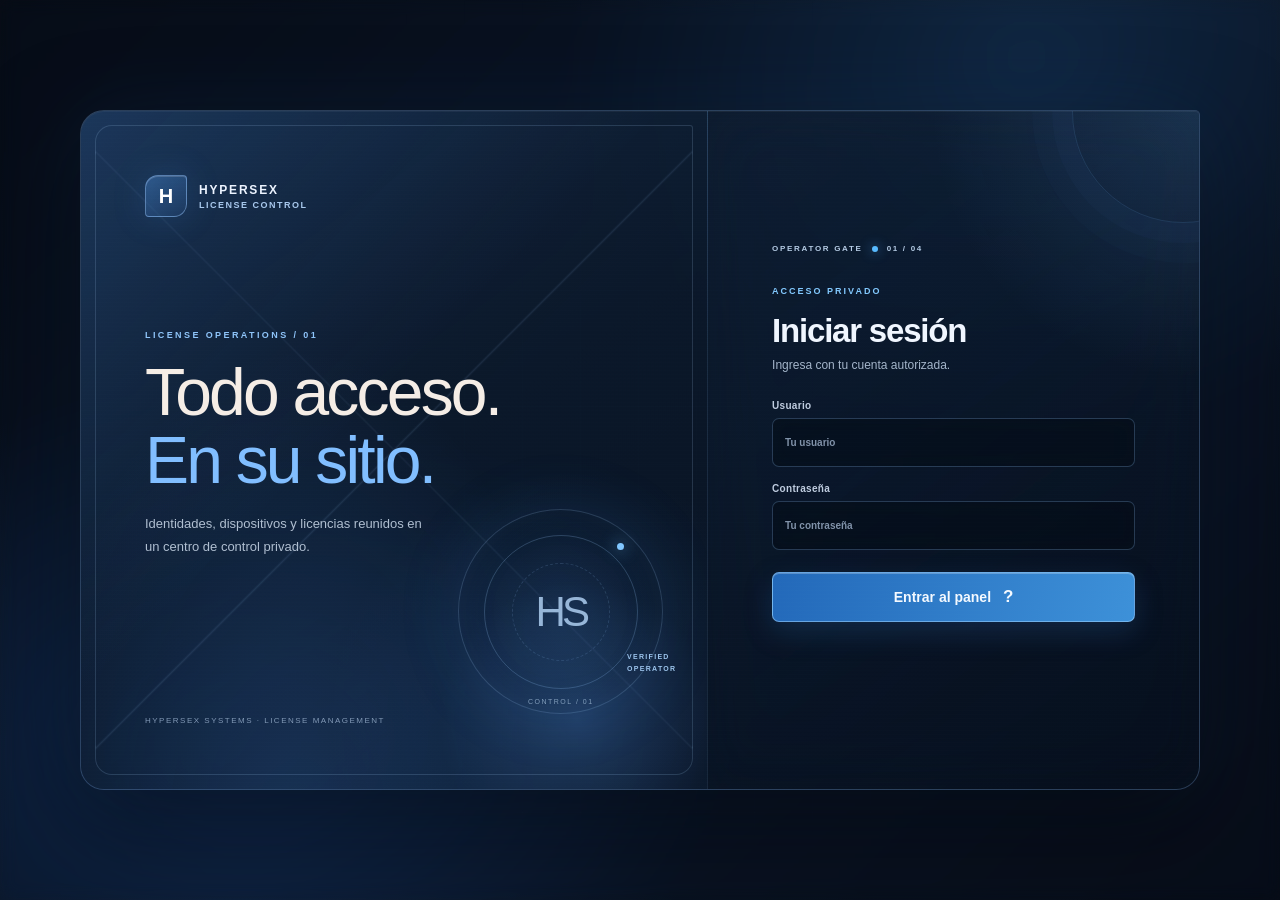
==== commit 6e0607de: "Redesign login pages with blue glass UI Co-authored-by: Copilot <223556219+Copilot@users.noreply.git" ====
--- a/licenses-admin.html
+++ b/licenses-admin.html
@@ -328,6 +328,378 @@
       .login-form { gap: 14px; padding: 26px 24px; }
     }
     @media (prefers-reduced-motion: reduce) {
+      .login-form input, .login-form .primary, .login-form::after { transition: none; animation: none; }
+    }
+    body:has(#loginPanel:not([hidden])) {
+      display: grid;
+      align-items: center;
+      min-height: 100vh;
+      min-height: 100dvh;
+      background:
+        radial-gradient(ellipse at 18% 82%, rgba(208,93,61,.16), transparent 34%),
+        radial-gradient(ellipse at 80% 6%, rgba(164,102,70,.1), transparent 32%),
+        #100e0e;
+    }
+    body:has(#loginPanel:not([hidden]))::before {
+      z-index: 0;
+      background-image:
+        linear-gradient(rgba(225,161,113,.025) 1px, transparent 1px),
+        linear-gradient(90deg, rgba(225,161,113,.025) 1px, transparent 1px);
+      background-size: 58px 58px;
+      mask-image: radial-gradient(ellipse at 50% 50%, #000, transparent 78%);
+    }
+    body:has(#loginPanel:not([hidden])) main {
+      position: relative;
+      z-index: 1;
+      width: min(1120px, calc(100% - 56px));
+      margin: auto;
+      padding: 28px 0;
+    }
+    .login {
+      width: 100%;
+      min-height: min(680px, calc(100dvh - 56px));
+      margin: 0 auto;
+      grid-template-columns: minmax(0, 1.12fr) minmax(390px, .88fr);
+      border: 1px solid rgba(228,172,137,.2);
+      border-radius: 24px 5px 24px 24px;
+      background: #171313;
+      box-shadow: 0 35px 100px rgba(0,0,0,.58), 0 0 90px rgba(187,79,53,.08);
+    }
+    .login-visual {
+      isolation: isolate;
+      display: grid;
+      grid-template-rows: auto 1fr auto;
+      min-width: 0;
+      padding: clamp(32px, 5vw, 66px);
+      background:
+        linear-gradient(135deg, rgba(219,102,67,.12), transparent 45%),
+        radial-gradient(ellipse at 35% 110%, rgba(226,103,63,.18), transparent 48%),
+        linear-gradient(145deg, #33201d, #211819 52%, #171416);
+    }
+    .login-visual::before {
+      top: auto;
+      right: -120px;
+      bottom: -180px;
+      width: 500px;
+      background:
+        radial-gradient(circle, rgba(223,115,72,.25), rgba(207,96,59,.07) 39%, transparent 70%);
+      filter: none;
+    }
+    .login-visual::after {
+      position: absolute;
+      inset: 14px;
+      z-index: -1;
+      border: 1px solid rgba(239,185,146,.14);
+      border-radius: 17px 3px 17px 17px;
+      background:
+        linear-gradient(135deg, transparent 49.8%, rgba(238,178,132,.07) 50%, transparent 50.2%),
+        linear-gradient(45deg, transparent 49.8%, rgba(238,178,132,.045) 50%, transparent 50.2%);
+      content: "";
+      pointer-events: none;
+    }
+    .login-visual .brand-lockup,
+    .login-visual .login-message,
+    .login-visual .login-foot { z-index: 1; }
+    .login-visual .brand-mark {
+      border-color: rgba(247,184,140,.4);
+      border-radius: 13px 4px 13px 4px;
+      background: linear-gradient(145deg, rgba(217,118,78,.4), rgba(98,49,42,.35));
+      box-shadow: 0 0 34px rgba(215,106,68,.17), inset 0 1px rgba(255,255,255,.16);
+    }
+    .login-visual .brand-copy small { color: #d3a68e; }
+    .login-message { align-self: center; max-width: 440px; padding: 60px 0 96px; }
+    .login-message .eyebrow { color: #e9a47e; font-size: 9px; letter-spacing: 2.4px; }
+    .login-message h2 { margin: 18px 0; color: #f5ede6; font: 500 clamp(42px, 5.2vw, 66px)/1.02 "DM Sans", "Segoe UI", sans-serif; letter-spacing: -2.8px; }
+    .login-message h2 em { color: #f0a27a; font-style: normal; }
+    .login-message p { max-width: 290px; color: #c2aaa0; font-size: 13px; line-height: 1.8; }
+    .login-foot { color: #a18175; font-size: 8px; letter-spacing: 1.5px; }
+    .license-emblem {
+      position: absolute;
+      right: 7%;
+      bottom: 11%;
+      display: grid;
+      width: clamp(135px, 17vw, 205px);
+      aspect-ratio: 1;
+      place-items: center;
+      border: 1px solid rgba(239,166,124,.2);
+      border-radius: 50%;
+      background: radial-gradient(circle, rgba(207,104,68,.12), transparent 68%);
+      box-shadow: 0 0 65px rgba(204,93,58,.12), inset 0 0 40px rgba(204,93,58,.08);
+      pointer-events: none;
+    }
+    .license-emblem::before,
+    .license-emblem::after {
+      position: absolute;
+      inset: 12%;
+      border: 1px solid rgba(239,166,124,.22);
+      border-radius: 50%;
+      content: "";
+    }
+    .license-emblem::after { inset: 26%; border-style: dashed; opacity: .7; }
+    .license-emblem > span { color: rgba(250,203,169,.76); font: 500 42px "DM Sans", sans-serif; letter-spacing: -4px; }
+    .license-emblem > i { position: absolute; top: 16%; right: 19%; width: 7px; height: 7px; border-radius: 50%; background: #ffb78b; box-shadow: 0 0 16px #f49368; }
+    .license-emblem > b { position: absolute; right: -7%; bottom: 19%; color: #db9b7c; font: 600 7px/1.7 "DM Sans", sans-serif; letter-spacing: 1.3px; }
+    .license-emblem > small { position: absolute; bottom: 4%; color: #a98070; font: 7px "DM Sans", sans-serif; letter-spacing: 1.5px; }
+    .login-form {
+      position: relative;
+      align-content: center;
+      gap: 16px;
+      overflow: hidden;
+      padding: clamp(34px, 5vw, 64px);
+      background:
+        radial-gradient(circle at 100% 0, rgba(255,255,255,.58), transparent 28%),
+        linear-gradient(145deg, #f1eee8, #e7e2d9);
+      color: #211d1a;
+    }
+    .login-form::before {
+      position: absolute;
+      top: -110px;
+      right: -95px;
+      width: 220px;
+      aspect-ratio: 1;
+      border: 1px solid rgba(138,77,53,.14);
+      border-radius: 50%;
+      box-shadow: 0 0 0 20px rgba(138,77,53,.025), 0 0 0 40px rgba(138,77,53,.02);
+      content: "";
+      pointer-events: none;
+    }
+    .login-form > * { position: relative; }
+    .login-form-terminal {
+      display: inline-flex;
+      align-items: center;
+      gap: 9px;
+      margin-bottom: 17px;
+      color: #77685e;
+      font: 700 8px "DM Sans", sans-serif;
+      letter-spacing: 1.7px;
+    }
+    .login-form-terminal i { width: 6px; height: 6px; border-radius: 50%; background: #c36c48; box-shadow: 0 0 10px rgba(195,108,72,.42); }
+    .login-form > .eyebrow { color: #a75e42; font-size: 9px; letter-spacing: 2px; }
+    .login-form h1 { color: #211d1a; font-size: 33px; letter-spacing: -1.2px; }
+    .login-form > p { margin: -8px 0 12px; color: #776f68; font-size: 12px; }
+    .login-form label { color: #4a423b; font-size: 10px; letter-spacing: .3px; }
+    .login-form input {
+      height: 49px;
+      border-color: #d3ccc2;
+      border-radius: 7px;
+      background: rgba(255,255,255,.7);
+      color: #211d1a;
+      transition: border-color .2s ease, box-shadow .2s ease, background .2s ease;
+    }
+    .login-form input::placeholder { color: #a49a90; }
+    .login-form input:focus {
+      outline: none;
+      border-color: #b66a48;
+      background: #fffdfa;
+      box-shadow: 0 0 0 3px rgba(182,106,72,.12);
+    }
+    .login-form .primary {
+      min-height: 50px;
+      margin-top: 6px;
+      border: 1px solid #aa5a3b;
+      border-radius: 7px;
+      background: linear-gradient(105deg, #a64e34, #c46b47);
+      color: #fff8f1;
+      box-shadow: 0 9px 22px rgba(142,67,45,.2), inset 0 1px rgba(255,255,255,.22);
+      transition: filter .2s ease, box-shadow .2s ease, transform .2s ease;
+    }
+    .login-form .primary:hover { filter: brightness(1.07); background: linear-gradient(105deg, #a64e34, #c46b47); box-shadow: 0 12px 27px rgba(142,67,45,.27), inset 0 1px rgba(255,255,255,.28); }
+    .login-form .primary span { margin-left: 8px; font-size: 17px; }
+    #loginStatus { position: relative; color: #a13e37; }
+    #loginStatus:not(:empty) { padding: 10px 12px; border: 1px solid rgba(161,62,55,.2); border-radius: 7px; background: rgba(161,62,55,.06); }
+    @keyframes admin-glass-reflection {
+      0%, 15% { transform: translateX(-100%); }
+      75%, 100% { transform: translateX(100%); }
+    }
+    @media (max-width: 760px) {
+      body:has(#loginPanel:not([hidden])) { display: block; }
+      body:has(#loginPanel:not([hidden])) main { width: calc(100% - 28px); padding: 18px 0 28px; }
+      .login { min-height: 0; margin-top: 0; grid-template-columns: 1fr; border-radius: 18px 4px 18px 18px; }
+      .login-visual { min-height: 290px; padding: 25px; }
+      .login-message { max-width: 72%; padding: 36px 0 18px; }
+      .login-message h2 { font-size: clamp(38px, 9vw, 52px); }
+      .login-message p { font-size: 11px; }
+      .license-emblem { right: 6%; bottom: 15%; width: 145px; }
+      .login-foot { font-size: 7px; }
+      .login-form { gap: 14px; padding: 30px 25px; }
+      .login-form-terminal { margin-bottom: 6px; }
+    }
+    @media (max-width: 420px) {
+      .login-visual { min-height: 260px; }
+      .login-message { max-width: 78%; }
+      .login-message p { max-width: 230px; }
+      .license-emblem { right: -4%; bottom: 14%; width: 120px; opacity: .7; }
+      .login-form { padding-inline: 21px; }
+    }
+    body:has(#loginPanel:not([hidden])) {
+      background:
+        radial-gradient(ellipse at 18% 82%, rgba(52,116,208,.16), transparent 34%),
+        radial-gradient(ellipse at 80% 6%, rgba(61,131,192,.12), transparent 32%),
+        #090e17;
+    }
+    body:has(#loginPanel:not([hidden]))::before {
+      background-image:
+        linear-gradient(rgba(119,168,228,.03) 1px, transparent 1px),
+        linear-gradient(90deg, rgba(119,168,228,.03) 1px, transparent 1px);
+    }
+    .login {
+      border-color: rgba(130,177,232,.2);
+      background: #101722;
+      box-shadow: 0 35px 100px rgba(0,0,0,.58), 0 0 90px rgba(54,116,203,.1);
+    }
+    .login-visual {
+      background:
+        linear-gradient(135deg, rgba(75,144,230,.12), transparent 45%),
+        radial-gradient(ellipse at 35% 110%, rgba(67,132,218,.2), transparent 48%),
+        linear-gradient(145deg, #172c4a, #111e31 52%, #111923);
+    }
+    .login-visual::before {
+      background: radial-gradient(circle, rgba(83,153,242,.24), rgba(54,112,191,.06) 39%, transparent 70%);
+    }
+    .login-visual::after {
+      border-color: rgba(163,197,238,.15);
+      background:
+        linear-gradient(135deg, transparent 49.8%, rgba(156,197,244,.07) 50%, transparent 50.2%),
+        linear-gradient(45deg, transparent 49.8%, rgba(156,197,244,.045) 50%, transparent 50.2%);
+    }
+    .login-visual .brand-mark {
+      border-color: rgba(151,196,250,.48);
+      background: linear-gradient(145deg, rgba(82,151,232,.4), rgba(36,74,125,.36));
+      box-shadow: 0 0 34px rgba(73,139,220,.19), inset 0 1px rgba(255,255,255,.16);
+    }
+    .login-visual .brand-copy small { color: #a8c8ed; }
+    .login-message .eyebrow { color: #8fc5fa; }
+    .login-message h2 em { color: #81beff; }
+    .login-message p { color: #b0bfd1; }
+    .login-foot { color: #8299b6; }
+    .license-emblem {
+      border-color: rgba(145,190,242,.22);
+      background: radial-gradient(circle, rgba(66,128,203,.14), transparent 68%);
+      box-shadow: 0 0 65px rgba(58,126,207,.14), inset 0 0 40px rgba(58,126,207,.08);
+    }
+    .license-emblem::before, .license-emblem::after { border-color: rgba(145,190,242,.24); }
+    .license-emblem > span { color: rgba(184,216,250,.8); }
+    .license-emblem > i { background: #81c7ff; box-shadow: 0 0 16px #62b4ff; }
+    .license-emblem > b { color: #9dc5ed; }
+    .license-emblem > small { color: #829dbb; }
+    .login-form {
+      background:
+        radial-gradient(circle at 100% 0, rgba(255,255,255,.7), transparent 28%),
+        linear-gradient(145deg, #eef2f7, #e1e8f0);
+      color: #172231;
+    }
+    .login-form::before { border-color: rgba(54,102,161,.14); box-shadow: 0 0 0 20px rgba(54,102,161,.025), 0 0 0 40px rgba(54,102,161,.02); }
+    .login-form-terminal { color: #61738b; }
+    .login-form-terminal i { background: #4a93dc; box-shadow: 0 0 10px rgba(74,147,220,.5); }
+    .login-form > .eyebrow { color: #356da8; }
+    .login-form h1 { color: #182537; }
+    .login-form > p { color: #69798d; }
+    .login-form label { color: #3d4c60; }
+    .login-form input { border-color: #c8d3e1; background: rgba(255,255,255,.78); color: #172231; }
+    .login-form input::placeholder { color: #8998aa; }
+    .login-form input:focus { border-color: #4f91d4; background: #fff; box-shadow: 0 0 0 3px rgba(65,132,204,.13); }
+    .login-form .primary {
+      border-color: #2766aa;
+      background: linear-gradient(105deg, #2869b2, #438bd5);
+      color: #f5f9ff;
+      box-shadow: 0 9px 22px rgba(43,101,166,.22), inset 0 1px rgba(255,255,255,.22);
+    }
+    .login-form .primary:hover { background: linear-gradient(105deg, #2869b2, #438bd5); box-shadow: 0 12px 27px rgba(43,101,166,.3), inset 0 1px rgba(255,255,255,.28); }
+    #loginStatus { color: #a13e4e; }
+    @media (max-width: 760px) {
+      .login-message { max-width: 100%; padding-right: 10px; }
+      .login-message h2 { position: relative; z-index: 1; font-size: clamp(36px, 8.5vw, 50px); }
+      .license-emblem { right: 2%; bottom: 14%; width: 132px; opacity: .34; }
+    }
+    @media (max-width: 420px) {
+      .login-message { max-width: 100%; }
+      .license-emblem { right: -8%; bottom: 12%; width: 118px; opacity: .28; }
+    }
+    body:has(#loginPanel:not([hidden])) {
+      background:
+        radial-gradient(ellipse at 18% 82%, rgba(52,116,208,.2), transparent 34%),
+        radial-gradient(ellipse at 80% 6%, rgba(61,131,192,.16), transparent 32%),
+        linear-gradient(135deg, #070c15, #0b1524 52%, #080d17);
+      backdrop-filter: blur(8px) saturate(1.2);
+    }
+    .login {
+      border-color: rgba(130,177,232,.28);
+      position: relative;
+      isolation: isolate;
+      background: linear-gradient(145deg, rgba(20,37,59,.46), rgba(7,15,27,.38));
+      box-shadow: 0 35px 100px rgba(0,0,0,.5), 0 0 90px rgba(54,116,203,.13), inset 0 1px rgba(255,255,255,.1);
+      backdrop-filter: blur(30px) saturate(1.4);
+    }
+    .login::before {
+      position: absolute;
+      inset: 0;
+      z-index: 4;
+      border-radius: inherit;
+      background: repeating-linear-gradient(180deg, transparent 0 3px, rgba(169,213,255,.018) 4px);
+      content: "";
+      pointer-events: none;
+    }
+    .login-visual {
+      background:
+        linear-gradient(135deg, rgba(75,144,230,.16), transparent 45%),
+        radial-gradient(ellipse at 35% 110%, rgba(67,132,218,.23), transparent 48%),
+        linear-gradient(145deg, rgba(23,49,82,.56), rgba(11,25,43,.5) 52%, rgba(8,18,31,.57));
+    }
+    .login-visual::before { background: radial-gradient(circle, rgba(83,153,242,.3), rgba(54,112,191,.08) 39%, transparent 70%); }
+    .login-visual::after {
+      border-color: rgba(163,197,238,.18);
+      background:
+        linear-gradient(135deg, transparent 49.8%, rgba(156,197,244,.1) 50%, transparent 50.2%),
+        linear-gradient(45deg, transparent 49.8%, rgba(156,197,244,.06) 50%, transparent 50.2%);
+    }
+    .login-form {
+      border-left: 1px solid rgba(151,194,240,.12);
+      background:
+        radial-gradient(circle at 100% 0, rgba(97,164,235,.16), transparent 32%),
+        linear-gradient(145deg, rgba(17,31,49,.34), rgba(8,17,29,.25));
+      color: #edf5ff;
+      backdrop-filter: blur(28px) saturate(1.35);
+      isolation: isolate;
+    }
+    .login-form::before { z-index: 0; border-color: rgba(110,174,238,.15); box-shadow: 0 0 0 20px rgba(54,116,203,.035), 0 0 0 40px rgba(54,116,203,.025); }
+    .login-form::after {
+      position: absolute;
+      inset: 0;
+      z-index: 0;
+      background: linear-gradient(112deg, transparent 34%, rgba(125,196,255,.025) 46%, rgba(190,231,255,.09) 50%, rgba(125,196,255,.035) 54%, transparent 66%);
+      content: "";
+      pointer-events: none;
+      transform: translateX(-100%);
+      animation: admin-glass-reflection 9s ease-in-out infinite;
+    }
+    .login-form > * { z-index: 1; }
+    .login-form-terminal { color: #b6cce5; }
+    .login-form-terminal i { background: #58baff; box-shadow: 0 0 12px rgba(74,166,255,.72); }
+    .login-form > .eyebrow { color: #83caff; }
+    .login-form h1 { color: #f0f6ff; }
+    .login-form > p { color: #a5b6cb; }
+    .login-form label { color: #c0cde0; }
+    .login-form input {
+      border-color: rgba(131,177,227,.28);
+      background: rgba(3,10,19,.45);
+      color: #f0f6ff;
+      backdrop-filter: blur(8px);
+    }
+    .login-form input::placeholder { color: #8193aa; }
+    .login-form input:focus { border-color: #69b5ff; background: rgba(7,18,33,.75); box-shadow: 0 0 0 3px rgba(65,132,204,.16), 0 0 24px rgba(65,132,204,.1); }
+    .login-form .primary {
+      border-color: rgba(158,211,255,.55);
+      background: linear-gradient(105deg, rgba(37,111,196,.94), rgba(65,154,229,.94));
+      color: #f4f9ff;
+      box-shadow: 0 10px 28px rgba(43,101,166,.25), inset 0 1px rgba(255,255,255,.24);
+    }
+    .login-form .primary:hover { background: linear-gradient(105deg, rgba(49,128,215,.98), rgba(78,171,242,.98)); box-shadow: 0 12px 30px rgba(43,101,166,.34), inset 0 1px rgba(255,255,255,.3); }
+    @media (max-width: 760px) {
+      .login-form { border-top: 1px solid rgba(151,194,240,.12); border-left: 0; }
+      .login-message { max-width: 100%; }
+      .login-message h2 { font-size: clamp(36px, 8.5vw, 50px); }
+    }
+    @media (prefers-reduced-motion: reduce) {
       .login-form input, .login-form .primary { transition: none; }
     }
   </style>
@@ -337,10 +709,12 @@
     <section class="login" id="loginPanel">
       <div class="login-visual">
         <div class="brand-lockup"><span class="brand-mark">H</span><div class="brand-copy"><strong>HYPERSEX</strong><small>LICENSE CONTROL</small></div></div>
-        <div class="login-message"><span class="eyebrow">CONTROL CENTER</span><h2>Licencias bajo control.</h2><p>Administra accesos, usuarios y dispositivos desde un único panel seguro.</p></div>
+        <div class="login-message"><span class="eyebrow">LICENSE OPERATIONS / 01</span><h2>Todo acceso.<br><em>En su sitio.</em></h2><p>Identidades, dispositivos y licencias reunidos en un centro de control privado.</p></div>
+        <div class="license-emblem" aria-hidden="true"><span>HS</span><i></i><b>VERIFIED<br>OPERATOR</b><small>CONTROL / 01</small></div>
         <div class="login-foot">HYPERSEX SYSTEMS · LICENSE MANAGEMENT</div>
       </div>
       <div class="login-form">
+        <span class="login-form-terminal">OPERATOR GATE <i></i> 01 / 04</span>
         <span class="eyebrow">ACCESO PRIVADO</span><h1>Iniciar sesión</h1><p>Ingresa con tu cuenta autorizada.</p>
         <label>Usuario<input id="adminUsername" autocomplete="username" placeholder="Tu usuario"></label>
         <label>Contraseña<input id="adminPassword" type="password" autocomplete="current-password" placeholder="Tu contraseña"></label>
